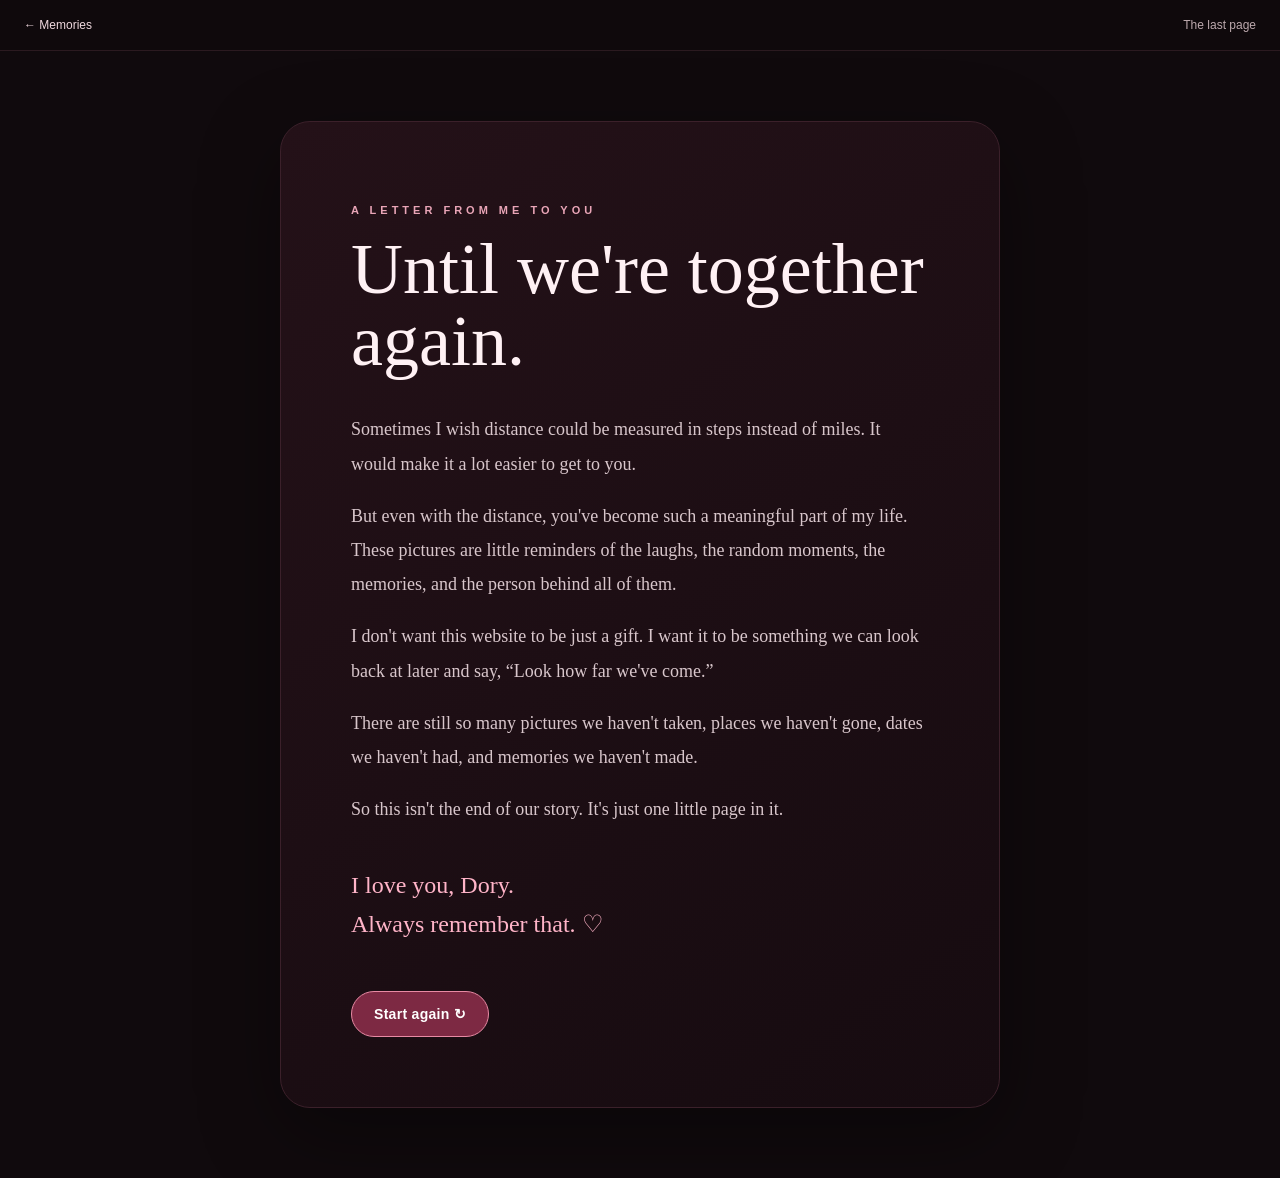
==== letter.html @ f479c7fe "Add files via upload" ====
<!doctype html>
<html lang="en">
<head>
<meta charset="utf-8">
<meta name="viewport" content="width=device-width,initial-scale=1">
<title>The Last Page — For Dory</title>
<link rel="stylesheet" href="style.css">
</head>
<body class="inside final-page">
<header class="topbar"><a href="memories.html">← Memories</a><span>The last page</span></header>
<main class="letter">
  <div class="letter-card">
    <p class="eyebrow">A LETTER FROM ME TO YOU</p>
    <h1>Until we're together again.</h1>
    <p>Sometimes I wish distance could be measured in steps instead of miles. It would make it a lot easier to get to you.</p>
    <p>But even with the distance, you've become such a meaningful part of my life. These pictures are little reminders of the laughs, the random moments, the memories, and the person behind all of them.</p>
    <p>I don't want this website to be just a gift. I want it to be something we can look back at later and say, “Look how far we've come.”</p>
    <p>There are still so many pictures we haven't taken, places we haven't gone, dates we haven't had, and memories we haven't made.</p>
    <p>So this isn't the end of our story. It's just one little page in it.</p>
    <p class="signature">I love you, Dory.<br>Always remember that. ♡</p>
    <a class="button" href="index.html">Start again ↻</a>
  </div>
</main>
<script src="script.js"></script>
</body>
</html>
---- style.css ----
*{box-sizing:border-box}html{scroll-behavior:smooth}body{margin:0;font-family:Georgia,'Times New Roman',serif;background:#0d080b;color:#fff1f4}a{text-decoration:none;color:inherit}.hero{min-height:100vh;display:grid;place-items:center;text-align:center;padding:40px 22px;position:relative;overflow:hidden;background:radial-gradient(circle at 50% 30%,#4b1728 0,#1b0b12 42%,#080608 100%)}.hero:before{content:"";position:absolute;width:520px;height:520px;border-radius:50%;background:rgba(255,82,132,.13);filter:blur(80px);top:10%;left:50%;transform:translateX(-50%)}.hero>*{position:relative}.eyebrow{font:600 11px/1.4 Arial,sans-serif;letter-spacing:4px;text-transform:uppercase;color:#e9a5b7}.hero h1{font-size:clamp(60px,13vw,120px);line-height:.9;margin:16px 0 25px;font-weight:400}.hero h1 span{color:#ff668f}.hero-copy{max-width:540px;font-size:19px;line-height:1.7;color:#e9d9dd}.button{display:inline-block;margin-top:24px;padding:14px 22px;border:1px solid #e88aa4;border-radius:999px;background:#7d2943;color:#fff;font:600 14px Arial,sans-serif;letter-spacing:.3px;transition:.25s}.button:hover{transform:translateY(-2px);background:#963653}.tiny{font:12px Arial,sans-serif;color:#9d858c;margin-top:18px}.inside{background:#100a0d}.topbar{position:sticky;top:0;z-index:10;display:flex;justify-content:space-between;padding:18px 24px;background:rgba(16,10,13,.86);backdrop-filter:blur(14px);border-bottom:1px solid #2b1a20;font:12px Arial,sans-serif;color:#bda9ae}.topbar a{color:#f0d9df}.content{max-width:1000px;margin:auto;padding:70px 22px}.intro{text-align:center;max-width:650px;margin:0 auto 80px}.intro h1{font-size:clamp(42px,8vw,76px);font-weight:400;margin:14px 0}.intro p:not(.eyebrow){font-size:18px;line-height:1.7;color:#cbb9be}.memories{display:grid;gap:70px}.memory{display:grid;grid-template-columns:1.1fr .9fr;gap:34px;align-items:center}.memory:nth-child(even){grid-template-columns:.9fr 1.1fr}.memory:nth-child(even) .photo-wrap{order:2}.photo-wrap{aspect-ratio:4/5;overflow:hidden;border-radius:24px;background:#24151b;box-shadow:0 20px 60px rgba(0,0,0,.35)}.photo-wrap img{width:100%;height:100%;object-fit:cover;display:block}.memory-copy{padding:20px}.number{font:12px Arial,sans-serif;color:#d77993;letter-spacing:3px}.memory h2{font-size:clamp(30px,5vw,50px);font-weight:400;margin:12px 0 16px}.memory p,.ending p{font-size:18px;line-height:1.8;color:#cdbbc1}.ending{text-align:center;max-width:650px;margin:110px auto 40px;padding:55px 25px;border-top:1px solid #3b252d}.ending h2{font-size:42px;font-weight:400}.letter{min-height:calc(100vh - 60px);display:grid;place-items:center;padding:70px 20px}.letter-card{max-width:720px;padding:clamp(28px,7vw,70px);background:linear-gradient(145deg,#241118,#160b10);border:1px solid #3b202a;border-radius:30px;box-shadow:0 25px 80px rgba(0,0,0,.35)}.letter-card h1{font-size:clamp(42px,7vw,72px);font-weight:400;line-height:1;margin:15px 0 35px}.letter-card p:not(.eyebrow):not(.signature){font-size:18px;line-height:1.9;color:#d8c6cb}.signature{margin-top:40px;font-size:24px;line-height:1.6;color:#ffb4c8}.hearts:after{content:"♡   ♡   ♡";position:absolute;top:18%;left:8%;font-size:24px;color:rgba(255,140,170,.2);letter-spacing:35px}@media(max-width:720px){.memory,.memory:nth-child(even){grid-template-columns:1fr}.memory:nth-child(even) .photo-wrap{order:0}.memory-copy{padding:5px 5px 20px}.content{padding-top:50px}.topbar{padding:15px 17px}.photo-wrap{aspect-ratio:4/5}.hero h1{font-size:68px}}
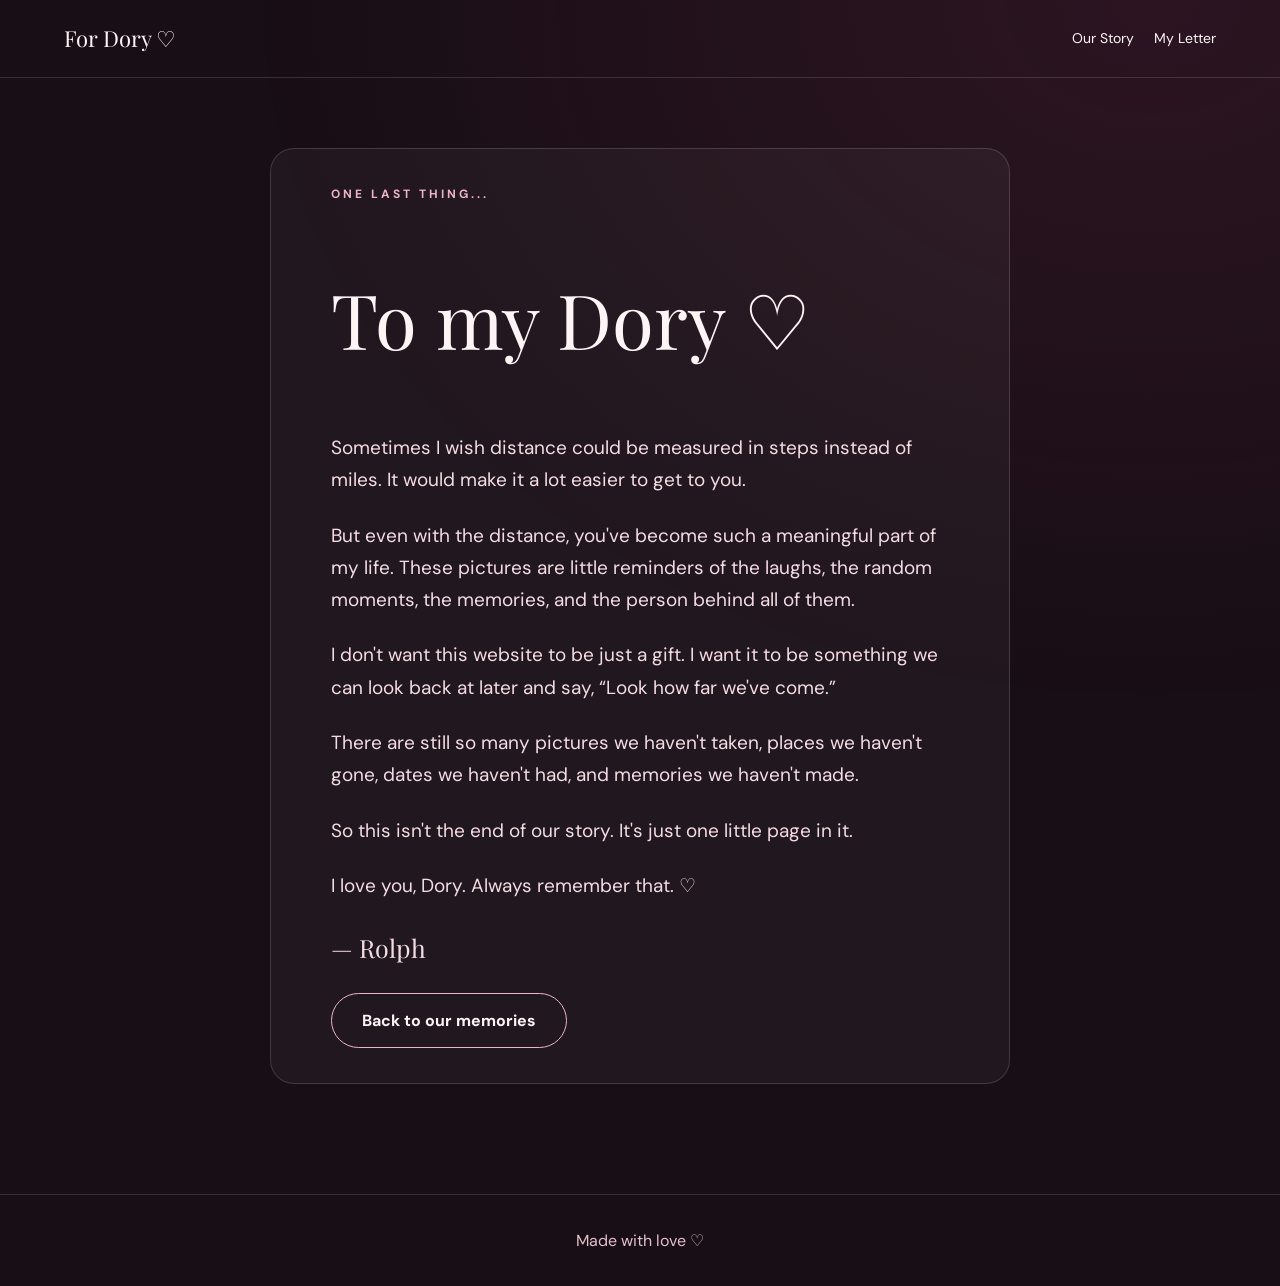
==== commit cc6531ab: "Add files via upload" ====
--- a/letter.html
+++ b/letter.html
@@ -1,26 +1 @@
-<!doctype html>
-<html lang="en">
-<head>
-<meta charset="utf-8">
-<meta name="viewport" content="width=device-width,initial-scale=1">
-<title>The Last Page — For Dory</title>
-<link rel="stylesheet" href="style.css">
-</head>
-<body class="inside final-page">
-<header class="topbar"><a href="memories.html">← Memories</a><span>The last page</span></header>
-<main class="letter">
-  <div class="letter-card">
-    <p class="eyebrow">A LETTER FROM ME TO YOU</p>
-    <h1>Until we're together again.</h1>
-    <p>Sometimes I wish distance could be measured in steps instead of miles. It would make it a lot easier to get to you.</p>
-    <p>But even with the distance, you've become such a meaningful part of my life. These pictures are little reminders of the laughs, the random moments, the memories, and the person behind all of them.</p>
-    <p>I don't want this website to be just a gift. I want it to be something we can look back at later and say, “Look how far we've come.”</p>
-    <p>There are still so many pictures we haven't taken, places we haven't gone, dates we haven't had, and memories we haven't made.</p>
-    <p>So this isn't the end of our story. It's just one little page in it.</p>
-    <p class="signature">I love you, Dory.<br>Always remember that. ♡</p>
-    <a class="button" href="index.html">Start again ↻</a>
-  </div>
-</main>
-<script src="script.js"></script>
-</body>
-</html>+<!doctype html><html lang="en"><head><meta charset="utf-8"><meta name="viewport" content="width=device-width,initial-scale=1"><meta name="theme-color" content="#180e15"><title>A Letter for Dory</title><link rel="stylesheet" href="style.css"></head><body><nav><a class="brand" href="index.html">For Dory ♡</a><div class="navlinks"><a href="memories.html">Our Story</a><a href="letter.html">My Letter</a></div></nav><main class="container"><article class="letter"><div class="eyebrow">One last thing...</div><h1>To my Dory ♡</h1><p>Sometimes I wish distance could be measured in steps instead of miles. It would make it a lot easier to get to you.</p><p>But even with the distance, you've become such a meaningful part of my life. These pictures are little reminders of the laughs, the random moments, the memories, and the person behind all of them.</p><p>I don't want this website to be just a gift. I want it to be something we can look back at later and say, “Look how far we've come.”</p><p>There are still so many pictures we haven't taken, places we haven't gone, dates we haven't had, and memories we haven't made.</p><p>So this isn't the end of our story. It's just one little page in it.</p><p>I love you, Dory. Always remember that. ♡</p><p style="font-family:'Playfair Display',serif;font-size:25px">— Rolph</p><a class="btn outline" href="memories.html">Back to our memories</a></article></main><footer class="foot">Made with love ♡</footer></body></html>
--- a/style.css
+++ b/style.css
@@ -1 +1 @@
-*{box-sizing:border-box}html{scroll-behavior:smooth}body{margin:0;font-family:Georgia,'Times New Roman',serif;background:#0d080b;color:#fff1f4}a{text-decoration:none;color:inherit}.hero{min-height:100vh;display:grid;place-items:center;text-align:center;padding:40px 22px;position:relative;overflow:hidden;background:radial-gradient(circle at 50% 30%,#4b1728 0,#1b0b12 42%,#080608 100%)}.hero:before{content:"";position:absolute;width:520px;height:520px;border-radius:50%;background:rgba(255,82,132,.13);filter:blur(80px);top:10%;left:50%;transform:translateX(-50%)}.hero>*{position:relative}.eyebrow{font:600 11px/1.4 Arial,sans-serif;letter-spacing:4px;text-transform:uppercase;color:#e9a5b7}.hero h1{font-size:clamp(60px,13vw,120px);line-height:.9;margin:16px 0 25px;font-weight:400}.hero h1 span{color:#ff668f}.hero-copy{max-width:540px;font-size:19px;line-height:1.7;color:#e9d9dd}.button{display:inline-block;margin-top:24px;padding:14px 22px;border:1px solid #e88aa4;border-radius:999px;background:#7d2943;color:#fff;font:600 14px Arial,sans-serif;letter-spacing:.3px;transition:.25s}.button:hover{transform:translateY(-2px);background:#963653}.tiny{font:12px Arial,sans-serif;color:#9d858c;margin-top:18px}.inside{background:#100a0d}.topbar{position:sticky;top:0;z-index:10;display:flex;justify-content:space-between;padding:18px 24px;background:rgba(16,10,13,.86);backdrop-filter:blur(14px);border-bottom:1px solid #2b1a20;font:12px Arial,sans-serif;color:#bda9ae}.topbar a{color:#f0d9df}.content{max-width:1000px;margin:auto;padding:70px 22px}.intro{text-align:center;max-width:650px;margin:0 auto 80px}.intro h1{font-size:clamp(42px,8vw,76px);font-weight:400;margin:14px 0}.intro p:not(.eyebrow){font-size:18px;line-height:1.7;color:#cbb9be}.memories{display:grid;gap:70px}.memory{display:grid;grid-template-columns:1.1fr .9fr;gap:34px;align-items:center}.memory:nth-child(even){grid-template-columns:.9fr 1.1fr}.memory:nth-child(even) .photo-wrap{order:2}.photo-wrap{aspect-ratio:4/5;overflow:hidden;border-radius:24px;background:#24151b;box-shadow:0 20px 60px rgba(0,0,0,.35)}.photo-wrap img{width:100%;height:100%;object-fit:cover;display:block}.memory-copy{padding:20px}.number{font:12px Arial,sans-serif;color:#d77993;letter-spacing:3px}.memory h2{font-size:clamp(30px,5vw,50px);font-weight:400;margin:12px 0 16px}.memory p,.ending p{font-size:18px;line-height:1.8;color:#cdbbc1}.ending{text-align:center;max-width:650px;margin:110px auto 40px;padding:55px 25px;border-top:1px solid #3b252d}.ending h2{font-size:42px;font-weight:400}.letter{min-height:calc(100vh - 60px);display:grid;place-items:center;padding:70px 20px}.letter-card{max-width:720px;padding:clamp(28px,7vw,70px);background:linear-gradient(145deg,#241118,#160b10);border:1px solid #3b202a;border-radius:30px;box-shadow:0 25px 80px rgba(0,0,0,.35)}.letter-card h1{font-size:clamp(42px,7vw,72px);font-weight:400;line-height:1;margin:15px 0 35px}.letter-card p:not(.eyebrow):not(.signature){font-size:18px;line-height:1.9;color:#d8c6cb}.signature{margin-top:40px;font-size:24px;line-height:1.6;color:#ffb4c8}.hearts:after{content:"♡   ♡   ♡";position:absolute;top:18%;left:8%;font-size:24px;color:rgba(255,140,170,.2);letter-spacing:35px}@media(max-width:720px){.memory,.memory:nth-child(even){grid-template-columns:1fr}.memory:nth-child(even) .photo-wrap{order:0}.memory-copy{padding:5px 5px 20px}.content{padding-top:50px}.topbar{padding:15px 17px}.photo-wrap{aspect-ratio:4/5}.hero h1{font-size:68px}}+@import url('https://fonts.googleapis.com/css2?family=DM+Sans:wght@400;500;600;700&family=Playfair+Display:wght@400;600;700&display=swap');:root{--bg:#180e15;--panel:#281722;--ink:#fff4f5;--soft:#e5bfc9;--accent:#eeb4c6}*{box-sizing:border-box}html{scroll-behavior:smooth}body{margin:0;background:var(--bg);color:var(--ink);font-family:'DM Sans',Arial,sans-serif;line-height:1.7}body:before{content:'';position:fixed;inset:0;pointer-events:none;background:radial-gradient(ellipse at 90% 0%,#6a2b4840,transparent 55%);z-index:-1}nav{display:flex;justify-content:space-between;align-items:center;padding:20px clamp(20px,5vw,80px);border-bottom:1px solid #ffffff22}nav a{color:var(--ink);text-decoration:none}.brand{font-family:'Playfair Display',serif;font-size:22px}.navlinks{display:flex;gap:20px}.navlinks a{font-size:14px}.hero{min-height:78vh;display:flex;align-items:center;justify-content:center;text-align:center;padding:60px 24px}.hero h1{font:clamp(56px,11vw,126px)/1.1 'Playfair Display',serif;margin:14px 0}.eyebrow{color:var(--accent);letter-spacing:.25em;text-transform:uppercase;font-size:12px;font-weight:700}.hero p,.intro{max-width:630px;margin:20px auto 36px;color:var(--soft);font-size:18px}.btn{display:inline-block;text-decoration:none;background:var(--accent);color:#28111b;border-radius:999px;padding:13px 30px;font-weight:700}.outline{background:transparent;border:1px solid var(--accent);color:var(--ink)}.container{max-width:1120px;margin:auto;padding:0 22px}.chapter{padding:88px 0;border-top:1px solid #ffffff22;scroll-margin-top:20px}.chapter h2,.page-title{font:clamp(38px,6vw,66px)/1.2 'Playfair Display',serif;margin:10px 0 20px}.chapter .message{font-size:18px;color:var(--soft);max-width:720px;margin:0 0 35px}.gallery{display:grid;grid-template-columns:repeat(auto-fit,minmax(min(100%,240px),1fr));gap:17px;align-items:stretch}.gallery figure{margin:0;overflow:hidden;border-radius:18px;background:var(--panel);border:1px solid #ffffff1c}.gallery img{display:block;width:100%;height:360px;object-fit:cover}.gallery.care{grid-template-columns:repeat(auto-fit,minmax(min(100%,245px),1fr));max-width:950px}.gallery.care img{height:440px;object-fit:contain;background:#120d12}.gallery.us img{height:390px}.gallery figcaption{padding:12px 15px;font-size:13px;color:var(--soft)}.chapter .gallery figure:first-child:nth-last-child(1){max-width:520px}.letter{max-width:740px;margin:70px auto 110px;padding:35px clamp(24px,5vw,60px);border-radius:24px;background:#ffffff0a;border:1px solid #ffffff26}.letter p{font-size:19px;color:#f5dce3;margin-bottom:23px}.letter h1{font:clamp(44px,7vw,76px) 'Playfair Display',serif}.foot{text-align:center;padding:32px;color:var(--soft);border-top:1px solid #ffffff22}.chapter-nav{display:flex;flex-wrap:wrap;gap:10px;margin:30px 0 65px}.chapter-nav a{color:var(--soft);border:1px solid #ffffff38;border-radius:999px;padding:7px 15px;text-decoration:none;font-size:13px}.end{text-align:center;padding:60px 0 95px}.end h2{font:42px 'Playfair Display',serif}@media(max-width:600px){.gallery{grid-template-columns:repeat(2,minmax(0,1fr));gap:10px}.gallery img,.gallery.us img{height:240px}.gallery.care{grid-template-columns:1fr}.gallery.care img{height:390px}.navlinks{gap:12px}.chapter{padding:58px 0}.chapter .message{font-size:16px}}
